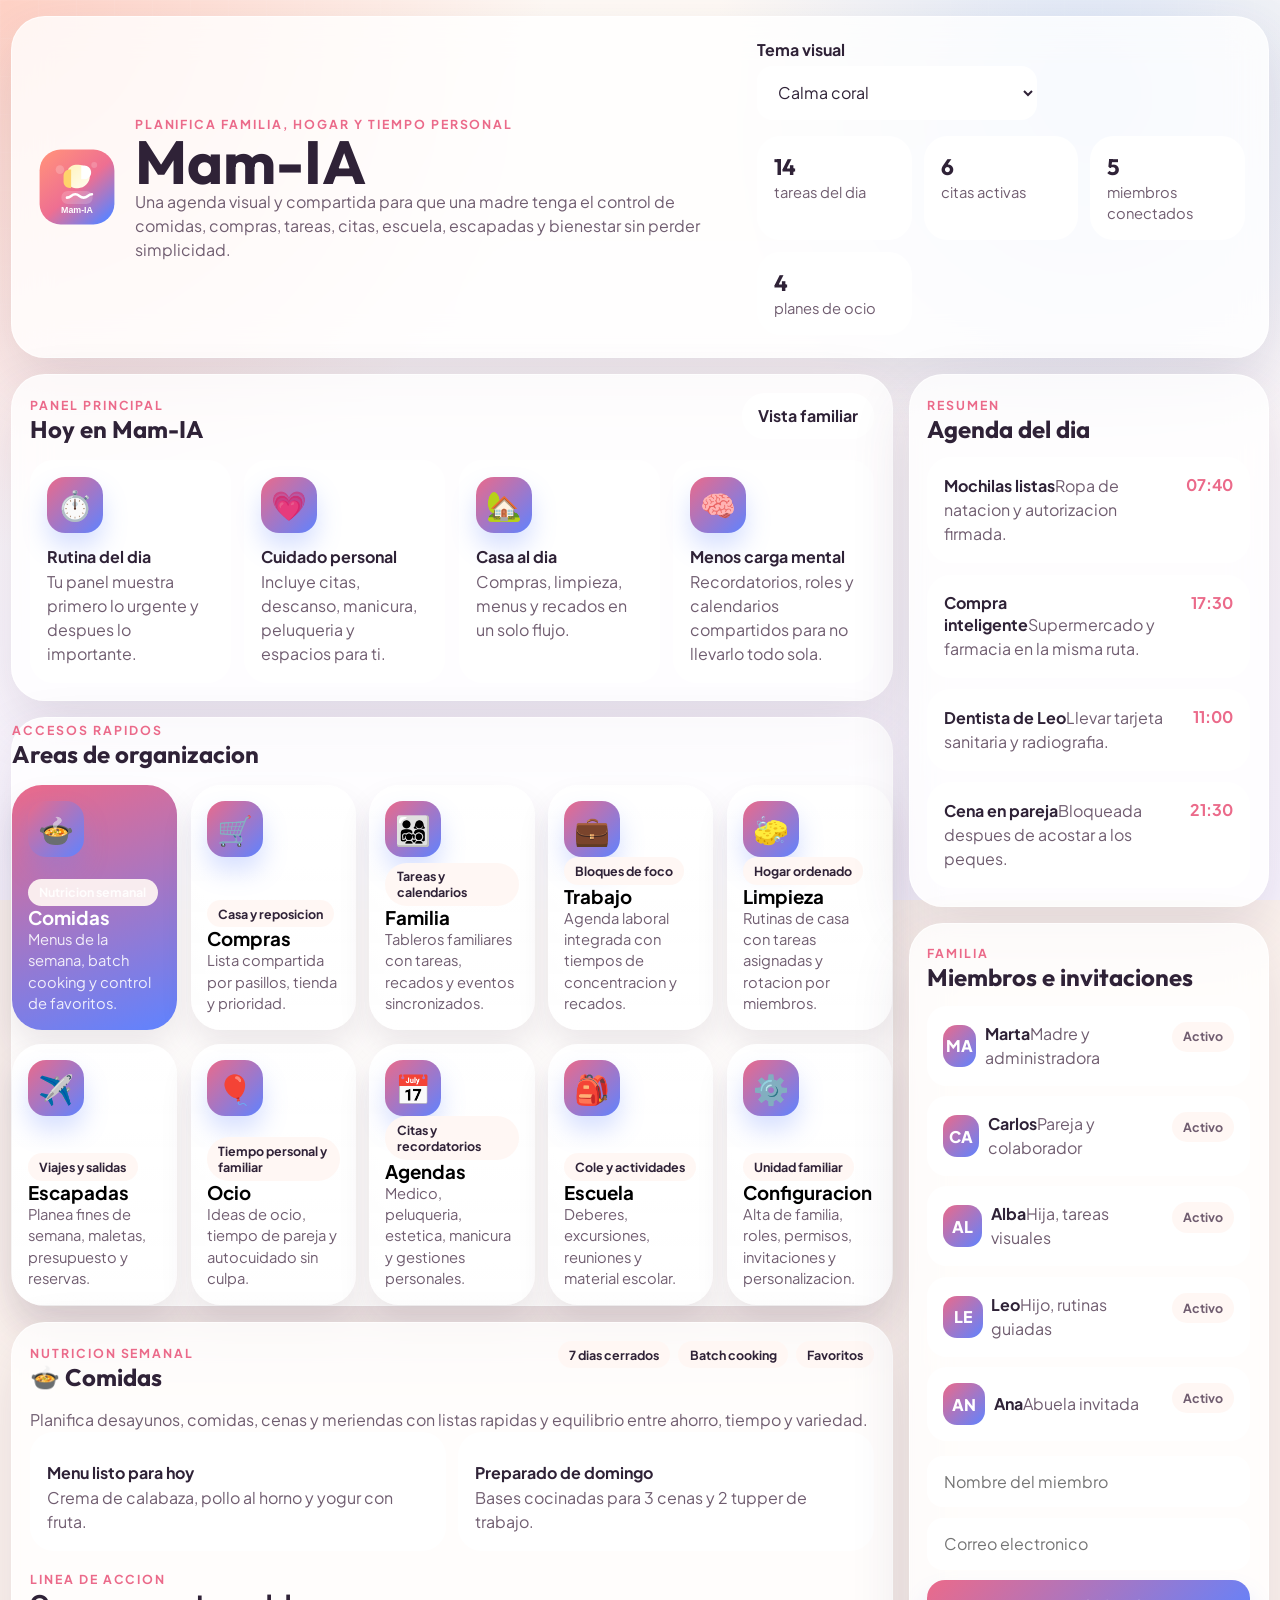
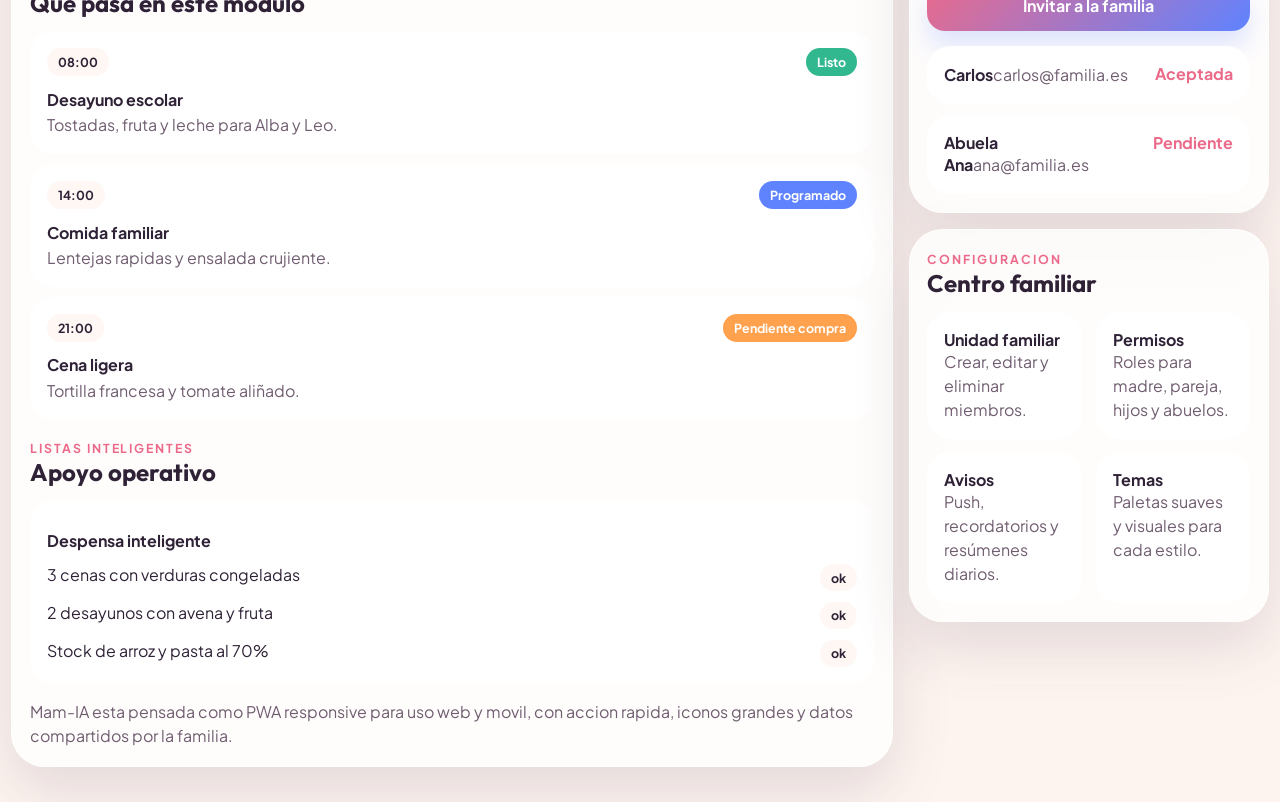
==== src/index.html @ 5754507c "Initial commit" ====
<!doctype html>
<html lang="es">
<head>
  <meta charset="UTF-8">
  <meta name="viewport" content="width=device-width, initial-scale=1.0">
  <meta name="theme-color" content="#eb6a8a">
  <meta name="description" content="Mam-IA: centro de organizacion familiar con agenda compartida, comidas, compras, limpieza, trabajo, escuela y bienestar.">
  <link rel="manifest" href="./manifest.webmanifest">
  <link rel="icon" type="image/svg+xml" href="./assets/mam-ia-logo.svg">
  <link rel="preconnect" href="https://fonts.googleapis.com">
  <link rel="preconnect" href="https://fonts.gstatic.com" crossorigin>
  <link href="https://fonts.googleapis.com/css2?family=Outfit:wght@400;500;700;800&family=Plus+Jakarta+Sans:wght@400;500;600;700&display=swap" rel="stylesheet">
  <title>Mam-IA | Centro de mando familiar</title>
  <link rel="stylesheet" href="./styles.css">
</head>
<body>
  <div class="app-bg"></div>
  <div id="app-shell">
    <header class="hero-shell glass-card">
      <div class="hero-brand">
        <img src="./assets/mam-ia-logo.svg" alt="Logo Mam-IA" class="hero-logo">
        <div class="hero-copy">
          <span class="eyebrow">Planifica familia, hogar y tiempo personal</span>
          <h1>Mam-IA</h1>
          <p>Una agenda visual y compartida para que una madre tenga el control de comidas, compras, tareas, citas, escuela, escapadas y bienestar sin perder simplicidad.</p>
        </div>
      </div>
      <div class="hero-actions">
        <div class="theme-picker-wrap">
          <label for="theme-picker">Tema visual</label>
          <select id="theme-picker" aria-label="Selecciona tema de color"></select>
        </div>
        <div class="hero-stats" id="hero-stats"></div>
      </div>
    </header>

    <main class="dashboard-layout">
      <section class="main-column">
        <section class="glass-card highlight-panel">
          <div class="section-heading">
            <div>
              <span class="eyebrow">Panel principal</span>
              <h2>Hoy en Mam-IA</h2>
            </div>
            <button id="family-mode-toggle" class="ghost-button" type="button">Vista familiar</button>
          </div>
          <div id="focus-cards" class="focus-cards"></div>
        </section>

        <section class="glass-card">
          <div class="section-heading">
            <div>
              <span class="eyebrow">Accesos rapidos</span>
              <h2>Areas de organizacion</h2>
            </div>
          </div>
          <nav id="module-grid" class="module-grid" aria-label="Modulos principales"></nav>
        </section>

        <section id="module-view" class="glass-card module-panel" aria-live="polite">
          <div class="section-heading">
            <div>
              <span id="module-kicker" class="eyebrow"></span>
              <h2 id="module-title"></h2>
            </div>
            <div id="module-meta" class="module-meta"></div>
          </div>
          <p id="module-description" class="section-description"></p>
          <div id="module-content" class="module-content"></div>
        </section>
      </section>

      <aside class="side-column">
        <section class="glass-card">
          <div class="section-heading compact">
            <div>
              <span class="eyebrow">Resumen</span>
              <h2>Agenda del dia</h2>
            </div>
          </div>
          <ul id="daily-summary" class="stack-list"></ul>
        </section>

        <section class="glass-card">
          <div class="section-heading compact">
            <div>
              <span class="eyebrow">Familia</span>
              <h2>Miembros e invitaciones</h2>
            </div>
          </div>
          <div id="family-members" class="family-members"></div>
          <form id="invite-form" class="invite-form">
            <input type="text" id="invite-name" placeholder="Nombre del miembro" required>
            <input type="email" id="invite-email" placeholder="Correo electronico" required>
            <button type="submit" class="primary-button">Invitar a la familia</button>
          </form>
          <ul id="invite-list" class="stack-list"></ul>
        </section>

        <section class="glass-card">
          <div class="section-heading compact">
            <div>
              <span class="eyebrow">Configuracion</span>
              <h2>Centro familiar</h2>
            </div>
          </div>
          <div id="settings-cards" class="settings-cards"></div>
        </section>
      </aside>
    </main>
  </div>

  <script src="./app.js"></script>
</body>
</html>
---- src/styles.css ----
:root {
  --bg: #fdf4ef;
  --bg-accent: radial-gradient(circle at top left, rgba(255, 176, 158, 0.55), transparent 35%), radial-gradient(circle at 85% 10%, rgba(129, 180, 255, 0.28), transparent 28%), linear-gradient(180deg, #fffaf5 0%, #f8f4ff 100%);
  --surface: rgba(255, 255, 255, 0.78);
  --surface-strong: rgba(255, 255, 255, 0.96);
  --surface-soft: rgba(255, 247, 243, 0.92);
  --text: #2f2237;
  --muted: #705d70;
  --primary: #eb6a8a;
  --secondary: #5f83ff;
  --accent: #ffa14d;
  --success: #32b88f;
  --outline: rgba(255, 255, 255, 0.65);
  --ring: rgba(235, 106, 138, 0.22);
  --shadow: 0 24px 60px rgba(73, 49, 83, 0.14);
  --radius-xl: 34px;
  --radius-lg: 24px;
  --radius-md: 18px;
}

[data-theme="brisa"] {
  --bg: #f4fbfb;
  --bg-accent: radial-gradient(circle at top left, rgba(97, 203, 183, 0.35), transparent 35%), radial-gradient(circle at 92% 5%, rgba(89, 139, 255, 0.32), transparent 24%), linear-gradient(180deg, #f6fffd 0%, #f4f8ff 100%);
  --surface-soft: rgba(240, 255, 251, 0.94);
  --text: #173746;
  --muted: #4e6d7b;
  --primary: #1ab89e;
  --secondary: #3f7fff;
  --accent: #ff9f5d;
  --ring: rgba(26, 184, 158, 0.22);
}

[data-theme="atardecer"] {
  --bg: #fff7ef;
  --bg-accent: radial-gradient(circle at top left, rgba(255, 156, 123, 0.48), transparent 35%), radial-gradient(circle at 88% 6%, rgba(255, 203, 117, 0.34), transparent 25%), linear-gradient(180deg, #fffaf4 0%, #fff1ea 100%);
  --surface-soft: rgba(255, 246, 236, 0.96);
  --text: #40232a;
  --muted: #86646a;
  --primary: #dc6b5f;
  --secondary: #f39c47;
  --accent: #60b997;
  --ring: rgba(220, 107, 95, 0.24);
}

[data-theme="noche-clara"] {
  --bg: #f2f4ff;
  --bg-accent: radial-gradient(circle at top left, rgba(156, 126, 255, 0.25), transparent 35%), radial-gradient(circle at 85% 8%, rgba(86, 166, 255, 0.26), transparent 28%), linear-gradient(180deg, #f7f8ff 0%, #eef4ff 100%);
  --surface-soft: rgba(243, 246, 255, 0.96);
  --text: #27314f;
  --muted: #617198;
  --primary: #7a6ff0;
  --secondary: #4aa7ff;
  --accent: #ffb14a;
  --ring: rgba(122, 111, 240, 0.24);
}

* { box-sizing: border-box; }
html { scroll-behavior: smooth; }
body {
  margin: 0;
  min-height: 100vh;
  font-family: "Plus Jakarta Sans", sans-serif;
  color: var(--text);
  background: var(--bg);
}
button, input, select { font: inherit; }
.app-bg {
  position: fixed;
  inset: 0;
  background: var(--bg-accent);
  z-index: -2;
}
body::after {
  content: "";
  position: fixed;
  inset: 0;
  background-image: linear-gradient(rgba(255, 255, 255, 0.28) 1px, transparent 1px), linear-gradient(90deg, rgba(255, 255, 255, 0.28) 1px, transparent 1px);
  background-size: 38px 38px;
  mask-image: linear-gradient(180deg, rgba(0, 0, 0, 0.22), transparent 90%);
  z-index: -1;
  pointer-events: none;
}
#app-shell {
  width: min(1380px, calc(100% - 1.4rem));
  margin: 1rem auto 2.2rem;
  display: grid;
  gap: 1rem;
}
.glass-card {
  background: var(--surface);
  border: 1px solid var(--outline);
  box-shadow: var(--shadow);
  backdrop-filter: blur(18px);
  border-radius: var(--radius-xl);
}
.hero-shell, .main-column, .side-column, .dashboard-layout, .hero-actions, .hero-brand, .focus-cards, .settings-cards, .module-content, .detail-grid, .mini-board, .family-members, .invite-form, .stack-list { display: grid; gap: 1rem; }
.hero-shell { padding: 1.2rem; }
.hero-logo { width: 84px; height: 84px; }
.hero-copy h1, .section-heading h2 { margin: 0; font-family: "Outfit", sans-serif; }
.hero-copy h1 { font-size: clamp(2rem, 6vw, 3.8rem); line-height: 0.95; }
.hero-copy p, .section-description, .focus-card p, .setting-card p, .family-member span, .summary-item span, .invite-item span, .detail-card p, .timeline-item p, .mini-board-card p, .footer-note { margin: 0; color: var(--muted); line-height: 1.5; }
.eyebrow {
  display: inline-flex;
  font-size: 0.77rem;
  text-transform: uppercase;
  letter-spacing: 0.16em;
  font-weight: 700;
  color: var(--primary);
}
.theme-picker-wrap { display: grid; gap: 0.35rem; max-width: 280px; }
.theme-picker-wrap label { font-weight: 700; }
select, input {
  border: 1px solid transparent;
  background: var(--surface-strong);
  color: var(--text);
  border-radius: 16px;
  padding: 0.9rem 1rem;
  outline: none;
}
select:focus, input:focus, button:focus-visible { box-shadow: 0 0 0 4px var(--ring); }
.hero-stats, .module-grid { display: grid; gap: 0.75rem; }
.hero-stats { grid-template-columns: repeat(auto-fit, minmax(130px, 1fr)); }
.module-grid { grid-template-columns: repeat(auto-fit, minmax(150px, 1fr)); gap: 0.85rem; }
.stat-chip, .setting-card, .focus-card, .summary-item, .invite-item, .detail-card, .timeline-item, .mini-board-card {
  background: var(--surface-strong);
  border-radius: var(--radius-lg);
  border: 1px solid rgba(255, 255, 255, 0.75);
}
.stat-chip, .focus-card, .detail-card, .timeline-item, .mini-board-card, .setting-card, .summary-item, .invite-item, .family-member { padding: 1rem; }
.stat-chip strong { display: block; font-family: "Outfit", sans-serif; font-size: 1.4rem; }
.stat-chip span { color: var(--muted); font-size: 0.92rem; }
.highlight-panel, .module-panel, .side-column .glass-card { padding: 1.1rem; }
.section-heading {
  display: flex;
  justify-content: space-between;
  align-items: start;
  gap: 1rem;
  margin-bottom: 1rem;
}
.section-heading.compact { margin-bottom: 0.85rem; }
.ghost-button, .primary-button, .module-btn {
  border: none;
  cursor: pointer;
  transition: transform 0.22s ease, box-shadow 0.22s ease, filter 0.22s ease;
}
.ghost-button {
  border-radius: 999px;
  padding: 0.78rem 1rem;
  background: var(--surface-strong);
  color: var(--text);
  font-weight: 700;
}
.primary-button {
  border-radius: 18px;
  background: linear-gradient(135deg, var(--primary), var(--secondary));
  color: #fff;
  padding: 0.95rem 1rem;
  font-weight: 700;
  box-shadow: 0 16px 26px rgba(95, 131, 255, 0.2);
}
.ghost-button:hover, .primary-button:hover, .module-btn:hover, .module-btn:focus-visible { transform: translateY(-2px); }
.focus-cards { grid-template-columns: repeat(auto-fit, minmax(180px, 1fr)); gap: 0.85rem; }
.focus-card .icon-badge, .module-btn .icon-badge {
  width: 56px;
  height: 56px;
  border-radius: 18px;
  display: grid;
  place-items: center;
  font-size: 1.8rem;
  color: #fff;
  background: linear-gradient(135deg, var(--primary), var(--secondary));
  box-shadow: 0 14px 24px rgba(95, 131, 255, 0.25);
}
.focus-card h3, .family-member strong, .summary-item strong, .invite-item strong, .detail-card h3, .timeline-item h3, .mini-board-card h3 {
  margin: 0.8rem 0 0.2rem;
  font-size: 1rem;
}
.module-btn {
  min-height: 168px;
  padding: 1rem;
  border-radius: 30px;
  background: linear-gradient(180deg, rgba(255, 255, 255, 0.92), rgba(255, 255, 255, 0.78));
  text-align: left;
  display: flex;
  flex-direction: column;
  justify-content: space-between;
  box-shadow: 0 18px 32px rgba(73, 49, 83, 0.1);
}
.module-btn.active { background: linear-gradient(160deg, var(--primary), var(--secondary)); color: #fff; }
.module-btn h3, .module-btn p { margin: 0; }
.module-btn p { color: var(--muted); line-height: 1.45; font-size: 0.92rem; }
.module-btn.active p, .module-btn.active .module-chip { color: rgba(255, 255, 255, 0.88); }
.module-chip, .module-meta span, .tag, .status-pill {
  display: inline-flex;
  align-items: center;
  border-radius: 999px;
  padding: 0.36rem 0.7rem;
  font-size: 0.78rem;
  font-weight: 700;
}
.module-chip, .module-meta span, .tag { background: var(--surface-soft); color: var(--text); }
.module-meta { display: flex; flex-wrap: wrap; gap: 0.5rem; }
.detail-grid { grid-template-columns: repeat(auto-fit, minmax(220px, 1fr)); gap: 0.8rem; }
.detail-card ul, .timeline-list, .mini-board-card ul {
  list-style: none;
  padding: 0;
  margin: 0.8rem 0 0;
  display: grid;
  gap: 0.65rem;
}
.detail-card li, .mini-board-card li {
  display: flex;
  justify-content: space-between;
  gap: 0.7rem;
  align-items: start;
}
.timeline-item-header, .summary-item, .invite-item, .family-member {
  display: flex;
  justify-content: space-between;
  align-items: start;
  gap: 0.8rem;
}
.stack-list { list-style: none; padding: 0; margin: 0; gap: 0.7rem; }
.summary-time, .invite-status { font-weight: 700; color: var(--primary); white-space: nowrap; }
.family-members { gap: 0.65rem; margin-bottom: 0.9rem; }
.family-member { background: var(--surface-strong); border-radius: 20px; }
.avatar-cluster { display: flex; align-items: center; gap: 0.55rem; }
.avatar {
  width: 42px;
  height: 42px;
  border-radius: 14px;
  display: grid;
  place-items: center;
  color: #fff;
  font-weight: 800;
  background: linear-gradient(135deg, var(--primary), var(--secondary));
}
.invite-form { gap: 0.65rem; margin-bottom: 0.9rem; }
.settings-cards { grid-template-columns: repeat(auto-fit, minmax(140px, 1fr)); gap: 0.85rem; }
.status-pill { color: #fff; }
.status-pill.success { background: var(--success); }
.status-pill.warning { background: var(--accent); }
.status-pill.info { background: var(--secondary); }
@media (min-width: 860px) {
  .hero-shell { grid-template-columns: 1.3fr 0.9fr; align-items: center; padding: 1.4rem; }
  .hero-brand { grid-template-columns: auto 1fr; align-items: center; }
}
@media (min-width: 1080px) {
  .dashboard-layout { grid-template-columns: minmax(0, 1.5fr) 360px; align-items: start; }
}
@media (max-width: 640px) {
  #app-shell { width: min(100% - 1rem, 100%); }
  .hero-shell, .highlight-panel, .module-panel, .side-column .glass-card { padding: 1rem; border-radius: 26px; }
  .module-grid { grid-template-columns: repeat(2, minmax(0, 1fr)); }
  .module-btn { min-height: 154px; }
  .section-heading { flex-direction: column; }
}
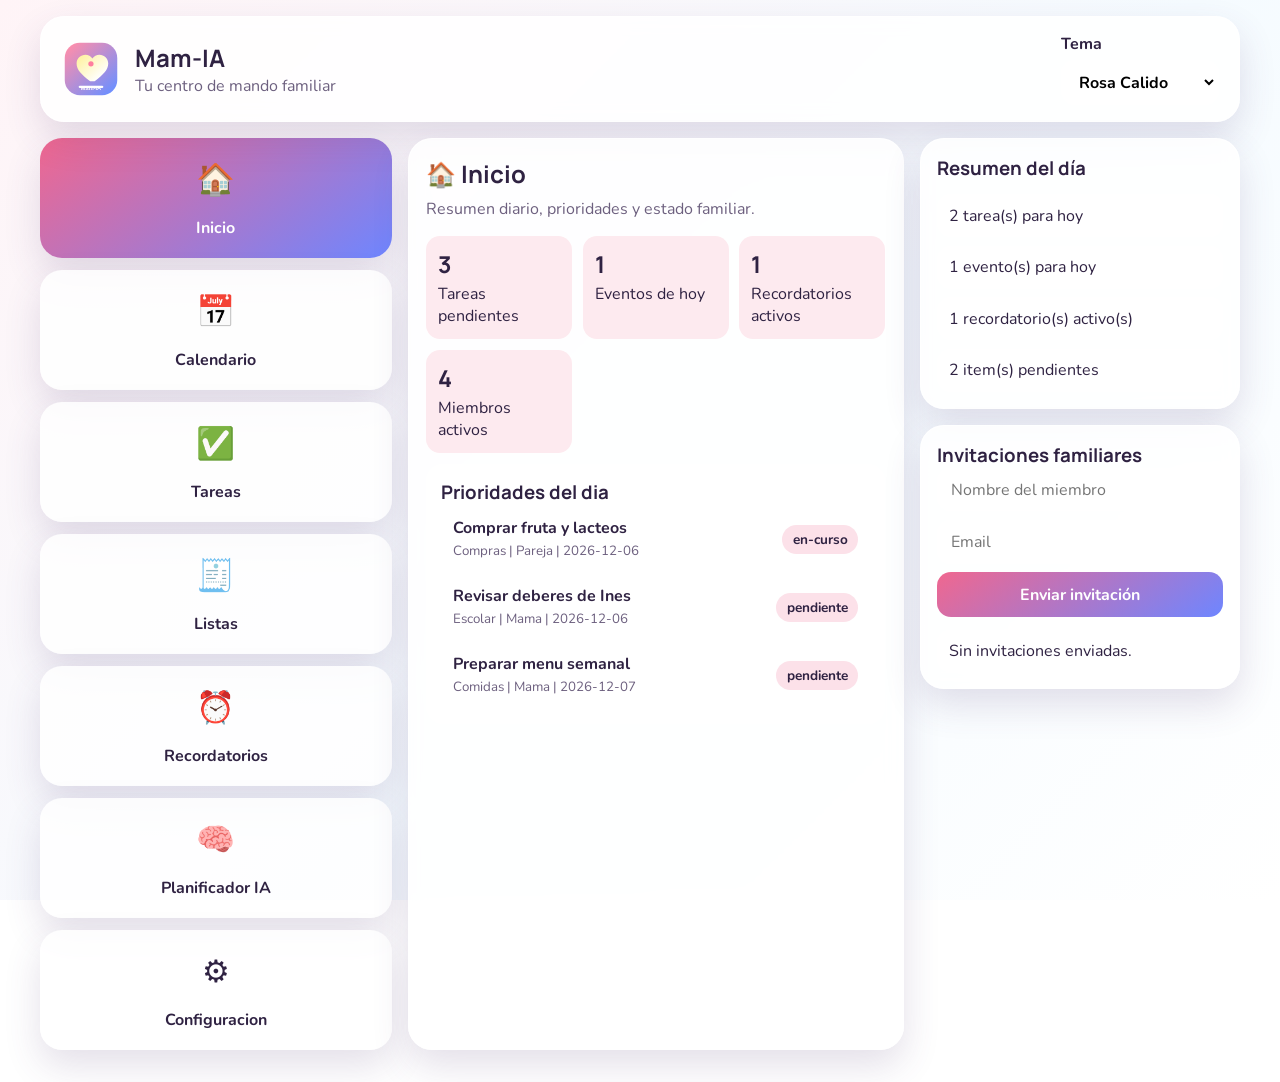
==== commit f72ccb80: "First release" ====
--- a/src/index.html
+++ b/src/index.html
@@ -3,111 +3,57 @@
 <head>
   <meta charset="UTF-8">
   <meta name="viewport" content="width=device-width, initial-scale=1.0">
-  <meta name="theme-color" content="#eb6a8a">
-  <meta name="description" content="Mam-IA: centro de organizacion familiar con agenda compartida, comidas, compras, limpieza, trabajo, escuela y bienestar.">
+  <meta name="theme-color" content="#f0678f">
+  <meta name="description" content="Mam-IA: organización integral familiar para madres con agenda compartida y planificación inteligente.">
   <link rel="manifest" href="./manifest.webmanifest">
   <link rel="icon" type="image/svg+xml" href="./assets/mam-ia-logo.svg">
   <link rel="preconnect" href="https://fonts.googleapis.com">
   <link rel="preconnect" href="https://fonts.gstatic.com" crossorigin>
-  <link href="https://fonts.googleapis.com/css2?family=Outfit:wght@400;500;700;800&family=Plus+Jakarta+Sans:wght@400;500;600;700&display=swap" rel="stylesheet">
-  <title>Mam-IA | Centro de mando familiar</title>
+  <link href="https://fonts.googleapis.com/css2?family=Manrope:wght@500;700;800&family=Nunito:wght@400;600;700&display=swap" rel="stylesheet">
+  <title>Mam-IA | Organización Familiar</title>
   <link rel="stylesheet" href="./styles.css">
 </head>
 <body>
-  <div class="app-bg"></div>
   <div id="app-shell">
-    <header class="hero-shell glass-card">
-      <div class="hero-brand">
-        <img src="./assets/mam-ia-logo.svg" alt="Logo Mam-IA" class="hero-logo">
-        <div class="hero-copy">
-          <span class="eyebrow">Planifica familia, hogar y tiempo personal</span>
+    <header class="top-bar card">
+      <div class="brand">
+        <img src="./assets/mam-ia-logo.svg" alt="Logo Mam-IA" class="logo">
+        <div>
           <h1>Mam-IA</h1>
-          <p>Una agenda visual y compartida para que una madre tenga el control de comidas, compras, tareas, citas, escuela, escapadas y bienestar sin perder simplicidad.</p>
+          <p>Tu centro de mando familiar</p>
         </div>
       </div>
-      <div class="hero-actions">
-        <div class="theme-picker-wrap">
-          <label for="theme-picker">Tema visual</label>
-          <select id="theme-picker" aria-label="Selecciona tema de color"></select>
-        </div>
-        <div class="hero-stats" id="hero-stats"></div>
+      <div class="theme-tools">
+        <label for="theme-picker">Tema</label>
+        <select id="theme-picker" aria-label="Selecciona tema de color"></select>
       </div>
     </header>
 
-    <main class="dashboard-layout">
-      <section class="main-column">
-        <section class="glass-card highlight-panel">
-          <div class="section-heading">
-            <div>
-              <span class="eyebrow">Panel principal</span>
-              <h2>Hoy en Mam-IA</h2>
-            </div>
-            <button id="family-mode-toggle" class="ghost-button" type="button">Vista familiar</button>
-          </div>
-          <div id="focus-cards" class="focus-cards"></div>
-        </section>
+    <main class="layout">
+      <nav id="module-grid" class="module-grid" aria-label="Módulos principales"></nav>
 
-        <section class="glass-card">
-          <div class="section-heading">
-            <div>
-              <span class="eyebrow">Accesos rapidos</span>
-              <h2>Areas de organizacion</h2>
-            </div>
-          </div>
-          <nav id="module-grid" class="module-grid" aria-label="Modulos principales"></nav>
-        </section>
+      <section id="module-view" class="module-view card" aria-live="polite">
+        <h2 id="module-title"></h2>
+        <p id="module-description"></p>
+        <div id="module-content" class="module-content"></div>
+      </section>
+    </main>
 
-        <section id="module-view" class="glass-card module-panel" aria-live="polite">
-          <div class="section-heading">
-            <div>
-              <span id="module-kicker" class="eyebrow"></span>
-              <h2 id="module-title"></h2>
-            </div>
-            <div id="module-meta" class="module-meta"></div>
-          </div>
-          <p id="module-description" class="section-description"></p>
-          <div id="module-content" class="module-content"></div>
-        </section>
+    <aside class="quick-panels">
+      <section class="card panel">
+        <h3>Resumen del día</h3>
+        <ul id="daily-summary" class="summary-list"></ul>
       </section>
-
-      <aside class="side-column">
-        <section class="glass-card">
-          <div class="section-heading compact">
-            <div>
-              <span class="eyebrow">Resumen</span>
-              <h2>Agenda del dia</h2>
-            </div>
-          </div>
-          <ul id="daily-summary" class="stack-list"></ul>
-        </section>
-
-        <section class="glass-card">
-          <div class="section-heading compact">
-            <div>
-              <span class="eyebrow">Familia</span>
-              <h2>Miembros e invitaciones</h2>
-            </div>
-          </div>
-          <div id="family-members" class="family-members"></div>
-          <form id="invite-form" class="invite-form">
-            <input type="text" id="invite-name" placeholder="Nombre del miembro" required>
-            <input type="email" id="invite-email" placeholder="Correo electronico" required>
-            <button type="submit" class="primary-button">Invitar a la familia</button>
-          </form>
-          <ul id="invite-list" class="stack-list"></ul>
-        </section>
-
-        <section class="glass-card">
-          <div class="section-heading compact">
-            <div>
-              <span class="eyebrow">Configuracion</span>
-              <h2>Centro familiar</h2>
-            </div>
-          </div>
-          <div id="settings-cards" class="settings-cards"></div>
-        </section>
-      </aside>
-    </main>
+      <section class="card panel">
+        <h3>Invitaciones familiares</h3>
+        <form id="invite-form" class="invite-form">
+          <input type="text" id="invite-name" placeholder="Nombre del miembro" required>
+          <input type="email" id="invite-email" placeholder="Email" required>
+          <button type="submit" class="btn-primary">Enviar invitación</button>
+        </form>
+        <ul id="invite-list" class="invite-list"></ul>
+      </section>
+    </aside>
   </div>
 
   <script src="./app.js"></script>
--- a/src/styles.css
+++ b/src/styles.css
@@ -1,257 +1,585 @@
 :root {
-  --bg: #fdf4ef;
-  --bg-accent: radial-gradient(circle at top left, rgba(255, 176, 158, 0.55), transparent 35%), radial-gradient(circle at 85% 10%, rgba(129, 180, 255, 0.28), transparent 28%), linear-gradient(180deg, #fffaf5 0%, #f8f4ff 100%);
-  --surface: rgba(255, 255, 255, 0.78);
-  --surface-strong: rgba(255, 255, 255, 0.96);
-  --surface-soft: rgba(255, 247, 243, 0.92);
-  --text: #2f2237;
-  --muted: #705d70;
-  --primary: #eb6a8a;
-  --secondary: #5f83ff;
-  --accent: #ffa14d;
-  --success: #32b88f;
-  --outline: rgba(255, 255, 255, 0.65);
-  --ring: rgba(235, 106, 138, 0.22);
-  --shadow: 0 24px 60px rgba(73, 49, 83, 0.14);
-  --radius-xl: 34px;
-  --radius-lg: 24px;
-  --radius-md: 18px;
-}
-
-[data-theme="brisa"] {
-  --bg: #f4fbfb;
-  --bg-accent: radial-gradient(circle at top left, rgba(97, 203, 183, 0.35), transparent 35%), radial-gradient(circle at 92% 5%, rgba(89, 139, 255, 0.32), transparent 24%), linear-gradient(180deg, #f6fffd 0%, #f4f8ff 100%);
-  --surface-soft: rgba(240, 255, 251, 0.94);
-  --text: #173746;
-  --muted: #4e6d7b;
-  --primary: #1ab89e;
-  --secondary: #3f7fff;
-  --accent: #ff9f5d;
-  --ring: rgba(26, 184, 158, 0.22);
-}
-
-[data-theme="atardecer"] {
-  --bg: #fff7ef;
-  --bg-accent: radial-gradient(circle at top left, rgba(255, 156, 123, 0.48), transparent 35%), radial-gradient(circle at 88% 6%, rgba(255, 203, 117, 0.34), transparent 25%), linear-gradient(180deg, #fffaf4 0%, #fff1ea 100%);
-  --surface-soft: rgba(255, 246, 236, 0.96);
-  --text: #40232a;
-  --muted: #86646a;
-  --primary: #dc6b5f;
-  --secondary: #f39c47;
-  --accent: #60b997;
-  --ring: rgba(220, 107, 95, 0.24);
-}
-
-[data-theme="noche-clara"] {
-  --bg: #f2f4ff;
-  --bg-accent: radial-gradient(circle at top left, rgba(156, 126, 255, 0.25), transparent 35%), radial-gradient(circle at 85% 8%, rgba(86, 166, 255, 0.26), transparent 28%), linear-gradient(180deg, #f7f8ff 0%, #eef4ff 100%);
-  --surface-soft: rgba(243, 246, 255, 0.96);
-  --text: #27314f;
-  --muted: #617198;
-  --primary: #7a6ff0;
-  --secondary: #4aa7ff;
-  --accent: #ffb14a;
-  --ring: rgba(122, 111, 240, 0.24);
-}
-
-* { box-sizing: border-box; }
-html { scroll-behavior: smooth; }
+  --bg: linear-gradient(135deg, #fff4f7 0%, #f5fbff 55%, #ffffff 100%);
+  --surface: rgba(255, 255, 255, 0.86);
+  --surface-strong: #ffffff;
+  --text: #2f2242;
+  --muted: #6d607f;
+  --primary: #f0678f;
+  --secondary: #6e86ff;
+  --accent: #34c3af;
+  --ring: rgba(240, 103, 143, 0.25);
+  --shadow: 0 16px 36px rgba(84, 60, 120, 0.16);
+  --radius: 24px;
+}
+
+[data-theme="lavanda"] {
+  --bg: linear-gradient(145deg, #faf7ff 0%, #f2f6ff 50%, #ffffff 100%);
+  --text: #2e2651;
+  --muted: #695d93;
+  --primary: #9671ff;
+  --secondary: #47a8ff;
+  --accent: #4ac3b8;
+  --ring: rgba(150, 113, 255, 0.25);
+}
+
+[data-theme="aurora"] {
+  --bg: radial-gradient(circle at 10% 5%, #f2fffc 0%, #eff6ff 48%, #ffffff 100%);
+  --text: #17324d;
+  --muted: #44627d;
+  --primary: #12b8a0;
+  --secondary: #3d8bff;
+  --accent: #fb8f51;
+  --ring: rgba(18, 184, 160, 0.22);
+}
+
+[data-theme="terracota"] {
+  --bg: linear-gradient(150deg, #fff7f2 0%, #fffdf8 48%, #ffffff 100%);
+  --text: #422630;
+  --muted: #86626c;
+  --primary: #e27055;
+  --secondary: #e2a455;
+  --accent: #5bbd8f;
+  --ring: rgba(226, 112, 85, 0.26);
+}
+
+* {
+  box-sizing: border-box;
+}
+
 body {
   margin: 0;
   min-height: 100vh;
-  font-family: "Plus Jakarta Sans", sans-serif;
+  font-family: "Nunito", sans-serif;
   color: var(--text);
   background: var(--bg);
-}
-button, input, select { font: inherit; }
-.app-bg {
-  position: fixed;
-  inset: 0;
-  background: var(--bg-accent);
-  z-index: -2;
-}
-body::after {
-  content: "";
-  position: fixed;
-  inset: 0;
-  background-image: linear-gradient(rgba(255, 255, 255, 0.28) 1px, transparent 1px), linear-gradient(90deg, rgba(255, 255, 255, 0.28) 1px, transparent 1px);
-  background-size: 38px 38px;
-  mask-image: linear-gradient(180deg, rgba(0, 0, 0, 0.22), transparent 90%);
-  z-index: -1;
-  pointer-events: none;
-}
+  background-attachment: fixed;
+}
+
 #app-shell {
-  width: min(1380px, calc(100% - 1.4rem));
-  margin: 1rem auto 2.2rem;
-  display: grid;
+  width: min(1200px, 100% - 2rem);
+  margin: 1rem auto 2rem;
+  display: grid;
+  grid-template-columns: 1fr;
   gap: 1rem;
 }
-.glass-card {
+
+.card {
   background: var(--surface);
-  border: 1px solid var(--outline);
+  border: 1px solid rgba(255, 255, 255, 0.65);
+  border-radius: var(--radius);
   box-shadow: var(--shadow);
-  backdrop-filter: blur(18px);
-  border-radius: var(--radius-xl);
-}
-.hero-shell, .main-column, .side-column, .dashboard-layout, .hero-actions, .hero-brand, .focus-cards, .settings-cards, .module-content, .detail-grid, .mini-board, .family-members, .invite-form, .stack-list { display: grid; gap: 1rem; }
-.hero-shell { padding: 1.2rem; }
-.hero-logo { width: 84px; height: 84px; }
-.hero-copy h1, .section-heading h2 { margin: 0; font-family: "Outfit", sans-serif; }
-.hero-copy h1 { font-size: clamp(2rem, 6vw, 3.8rem); line-height: 0.95; }
-.hero-copy p, .section-description, .focus-card p, .setting-card p, .family-member span, .summary-item span, .invite-item span, .detail-card p, .timeline-item p, .mini-board-card p, .footer-note { margin: 0; color: var(--muted); line-height: 1.5; }
-.eyebrow {
-  display: inline-flex;
-  font-size: 0.77rem;
-  text-transform: uppercase;
-  letter-spacing: 0.16em;
-  font-weight: 700;
-  color: var(--primary);
-}
-.theme-picker-wrap { display: grid; gap: 0.35rem; max-width: 280px; }
-.theme-picker-wrap label { font-weight: 700; }
-select, input {
-  border: 1px solid transparent;
+  backdrop-filter: blur(8px);
+}
+
+.top-bar {
+  display: flex;
+  justify-content: space-between;
+  align-items: center;
+  padding: 1rem 1.25rem;
+  gap: 1rem;
+}
+
+.brand {
+  display: flex;
+  gap: 0.85rem;
+  align-items: center;
+}
+
+.logo {
+  width: 60px;
+  height: 60px;
+}
+
+h1,
+h2,
+h3 {
+  margin: 0;
+  font-family: "Manrope", sans-serif;
+}
+
+h1 {
+  font-size: 1.5rem;
+}
+
+.brand p {
+  margin: 0.1rem 0 0;
+  color: var(--muted);
+}
+
+.theme-tools {
+  display: grid;
+  gap: 0.3rem;
+  font-weight: 700;
+}
+
+select,
+input,
+button {
+  font: inherit;
+}
+
+select,
+input {
+  border: 2px solid transparent;
+  background: var(--surface-strong);
+  border-radius: 14px;
+  padding: 0.55rem 0.75rem;
+  outline: none;
+}
+
+select:focus,
+input:focus {
+  border-color: var(--primary);
+  box-shadow: 0 0 0 4px var(--ring);
+}
+
+.layout {
+  display: grid;
+  gap: 1rem;
+  grid-template-columns: 1fr;
+}
+
+.module-grid {
+  display: grid;
+  grid-template-columns: repeat(auto-fit, minmax(170px, 1fr));
+  gap: 0.75rem;
+}
+
+.module-btn {
+  border: none;
+  border-radius: 22px;
+  background: var(--surface);
+  box-shadow: var(--shadow);
+  color: var(--text);
+  padding: 1rem 0.8rem;
+  text-align: center;
+  cursor: pointer;
+  min-height: 120px;
+  display: grid;
+  place-items: center;
+  gap: 0.5rem;
+  transition: transform 0.2s ease, box-shadow 0.2s ease, background-color 0.2s ease;
+}
+
+.module-btn:hover,
+.module-btn:focus-visible {
+  transform: translateY(-2px);
+  box-shadow: 0 14px 28px rgba(35, 28, 59, 0.16);
+}
+
+.module-btn.active {
+  background: linear-gradient(145deg, var(--primary), var(--secondary));
+  color: #ffffff;
+}
+
+.module-btn span:first-child {
+  font-size: 1.95rem;
+}
+
+.module-btn span:last-child {
+  font-weight: 700;
+}
+
+.module-view {
+  padding: 1.1rem;
+}
+
+#module-description {
+  color: var(--muted);
+  margin-top: 0.5rem;
+  margin-bottom: 1rem;
+}
+
+.module-content {
+  display: grid;
+  gap: 0.7rem;
+}
+
+.config-grid {
+  display: grid;
+  gap: 0.7rem;
+}
+
+.task-row {
+  display: flex;
+  justify-content: space-between;
+  gap: 0.6rem;
+  align-items: center;
+  padding: 0.75rem;
+  background: var(--surface-strong);
+  border-radius: 14px;
+}
+
+.task-row small {
+  color: var(--muted);
+}
+
+.pill {
+  padding: 0.32rem 0.65rem;
+  border-radius: 999px;
+  font-size: 0.85rem;
+  background: color-mix(in srgb, var(--primary) 20%, #fff 80%);
+  color: var(--text);
+  font-weight: 700;
+}
+
+.quick-panels {
+  display: grid;
+  grid-template-columns: 1fr;
+  gap: 1rem;
+}
+
+.panel {
+  padding: 1rem;
+}
+
+.summary-list,
+.invite-list {
+  list-style: none;
+  margin: 0.8rem 0 0;
+  padding: 0;
+  display: grid;
+  gap: 0.55rem;
+}
+
+.summary-list li,
+.invite-list li {
+  background: var(--surface-strong);
+  border-radius: 14px;
+  padding: 0.65rem 0.75rem;
+}
+
+.invite-form {
+  display: grid;
+  gap: 0.55rem;
+}
+
+.config-card {
+  margin-top: 0.3rem;
+  background: var(--surface-strong);
+  border-radius: 18px;
+  padding: 0.9rem;
+}
+
+.stack-form {
+  display: grid;
+  gap: 0.65rem;
+}
+
+.stack-form label {
+  display: grid;
+  gap: 0.3rem;
+  font-weight: 700;
+}
+
+.inline-check {
+  grid-template-columns: auto 1fr;
+  align-items: center;
+}
+
+.inline-check input {
+  width: 18px;
+  height: 18px;
+  margin: 0 0.5rem 0 0;
+}
+
+.member-list {
+  margin-top: 0.8rem;
+  display: flex;
+  flex-wrap: wrap;
+  gap: 0.45rem;
+}
+
+.member-chip {
+  background: color-mix(in srgb, var(--primary) 20%, #fff 80%);
+  border-radius: 999px;
+  padding: 0.4rem 0.65rem;
+  font-weight: 700;
+}
+
+.member-chip small {
+  color: var(--muted);
+}
+
+.btn-primary {
+  border: none;
+  border-radius: 14px;
+  background: linear-gradient(145deg, var(--primary), var(--secondary));
+  color: #ffffff;
+  padding: 0.7rem;
+  font-weight: 700;
+  cursor: pointer;
+}
+
+.btn-primary:hover {
+  filter: brightness(1.04);
+}
+
+.btn-secondary {
+  border: 1px solid color-mix(in srgb, var(--primary) 45%, #fff 55%);
+  border-radius: 14px;
   background: var(--surface-strong);
   color: var(--text);
+  padding: 0.7rem;
+  font-weight: 700;
+  cursor: pointer;
+}
+
+.muted {
+  color: var(--muted);
+}
+
+.section-card {
+  padding: 0.95rem;
+  border-radius: 18px;
+  background: var(--surface-strong);
+}
+
+.stat-grid {
+  display: grid;
+  grid-template-columns: repeat(auto-fit, minmax(130px, 1fr));
+  gap: 0.65rem;
+}
+
+.mini-card {
+  border-radius: 14px;
+  padding: 0.75rem;
+  background: color-mix(in srgb, var(--primary) 14%, #fff 86%);
+}
+
+.mini-card h3 {
+  font-size: 1.45rem;
+}
+
+.mini-card p {
+  margin: 0.2rem 0 0;
+}
+
+.grid-form {
+  display: grid;
+  gap: 0.55rem;
+  grid-template-columns: repeat(auto-fit, minmax(170px, 1fr));
+}
+
+.grid-form.compact {
+  grid-template-columns: repeat(auto-fit, minmax(130px, 1fr));
+}
+
+.calendar-tools {
+  display: grid;
+  gap: 0.75rem;
+}
+
+.segmented {
+  display: inline-flex;
+  border-radius: 999px;
+  background: color-mix(in srgb, var(--secondary) 12%, #fff 88%);
+  padding: 0.2rem;
+  gap: 0.2rem;
+}
+
+.segmented button {
+  border: none;
+  border-radius: 999px;
+  padding: 0.45rem 0.85rem;
+  background: transparent;
+  cursor: pointer;
+  font-weight: 700;
+}
+
+.segmented button.active {
+  background: #fff;
+}
+
+.calendar-nav {
+  display: flex;
+  align-items: center;
+  justify-content: space-between;
+  gap: 0.5rem;
+}
+
+.calendar-nav button {
+  border: none;
+  border-radius: 12px;
+  background: color-mix(in srgb, var(--primary) 16%, #fff 84%);
+  padding: 0.45rem 0.8rem;
+  cursor: pointer;
+}
+
+.year-grid {
+  display: grid;
+  grid-template-columns: repeat(auto-fit, minmax(120px, 1fr));
+  gap: 0.55rem;
+}
+
+.year-cell {
+  background: #fff;
+  border-radius: 12px;
+  padding: 0.65rem;
+  display: grid;
+  gap: 0.2rem;
+}
+
+.month-grid {
+  display: grid;
+  grid-template-columns: repeat(7, minmax(0, 1fr));
+  gap: 0.35rem;
+}
+
+.month-day {
+  min-height: 66px;
+  border-radius: 10px;
+  padding: 0.4rem;
+  background: #fff;
+  display: grid;
+  align-content: space-between;
+}
+
+.month-day.empty {
+  background: transparent;
+}
+
+.month-day small {
+  color: var(--muted);
+}
+
+.week-grid {
+  display: grid;
+  grid-template-columns: repeat(auto-fit, minmax(140px, 1fr));
+  gap: 0.55rem;
+}
+
+.week-day {
+  background: #fff;
+  border-radius: 12px;
+  padding: 0.6rem;
+}
+
+.week-day p {
+  margin: 0.35rem 0 0;
+}
+
+.kanban {
+  display: grid;
+  gap: 0.65rem;
+  grid-template-columns: repeat(auto-fit, minmax(220px, 1fr));
+}
+
+.kanban-col {
   border-radius: 16px;
-  padding: 0.9rem 1rem;
-  outline: none;
-}
-select:focus, input:focus, button:focus-visible { box-shadow: 0 0 0 4px var(--ring); }
-.hero-stats, .module-grid { display: grid; gap: 0.75rem; }
-.hero-stats { grid-template-columns: repeat(auto-fit, minmax(130px, 1fr)); }
-.module-grid { grid-template-columns: repeat(auto-fit, minmax(150px, 1fr)); gap: 0.85rem; }
-.stat-chip, .setting-card, .focus-card, .summary-item, .invite-item, .detail-card, .timeline-item, .mini-board-card {
-  background: var(--surface-strong);
-  border-radius: var(--radius-lg);
-  border: 1px solid rgba(255, 255, 255, 0.75);
-}
-.stat-chip, .focus-card, .detail-card, .timeline-item, .mini-board-card, .setting-card, .summary-item, .invite-item, .family-member { padding: 1rem; }
-.stat-chip strong { display: block; font-family: "Outfit", sans-serif; font-size: 1.4rem; }
-.stat-chip span { color: var(--muted); font-size: 0.92rem; }
-.highlight-panel, .module-panel, .side-column .glass-card { padding: 1.1rem; }
-.section-heading {
-  display: flex;
-  justify-content: space-between;
-  align-items: start;
-  gap: 1rem;
-  margin-bottom: 1rem;
-}
-.section-heading.compact { margin-bottom: 0.85rem; }
-.ghost-button, .primary-button, .module-btn {
-  border: none;
-  cursor: pointer;
-  transition: transform 0.22s ease, box-shadow 0.22s ease, filter 0.22s ease;
-}
-.ghost-button {
+  padding: 0.75rem;
+  background: color-mix(in srgb, var(--secondary) 10%, #fff 90%);
+}
+
+.kanban-item {
+  border-radius: 12px;
+  padding: 0.6rem;
+  margin-top: 0.5rem;
+  background: #fff;
+  display: grid;
+  gap: 0.3rem;
+}
+
+.kanban-item small {
+  color: var(--muted);
+}
+
+.task-actions,
+.inline-actions {
+  display: inline-flex;
+  gap: 0.35rem;
+}
+
+.task-actions button,
+.inline-actions button {
+  border: none;
+  border-radius: 10px;
+  padding: 0.38rem 0.55rem;
+  background: color-mix(in srgb, var(--primary) 16%, #fff 84%);
+  cursor: pointer;
+}
+
+.chip-row {
+  display: flex;
+  flex-wrap: wrap;
+  gap: 0.4rem;
+  margin-top: 0.55rem;
+}
+
+.chip {
+  border: none;
   border-radius: 999px;
-  padding: 0.78rem 1rem;
-  background: var(--surface-strong);
-  color: var(--text);
-  font-weight: 700;
-}
-.primary-button {
-  border-radius: 18px;
-  background: linear-gradient(135deg, var(--primary), var(--secondary));
+  padding: 0.38rem 0.7rem;
+  background: color-mix(in srgb, var(--accent) 18%, #fff 82%);
+  cursor: pointer;
+  font-weight: 700;
+}
+
+.chip.active {
+  background: linear-gradient(145deg, var(--primary), var(--secondary));
   color: #fff;
-  padding: 0.95rem 1rem;
-  font-weight: 700;
-  box-shadow: 0 16px 26px rgba(95, 131, 255, 0.2);
-}
-.ghost-button:hover, .primary-button:hover, .module-btn:hover, .module-btn:focus-visible { transform: translateY(-2px); }
-.focus-cards { grid-template-columns: repeat(auto-fit, minmax(180px, 1fr)); gap: 0.85rem; }
-.focus-card .icon-badge, .module-btn .icon-badge {
-  width: 56px;
-  height: 56px;
-  border-radius: 18px;
-  display: grid;
-  place-items: center;
-  font-size: 1.8rem;
-  color: #fff;
-  background: linear-gradient(135deg, var(--primary), var(--secondary));
-  box-shadow: 0 14px 24px rgba(95, 131, 255, 0.25);
-}
-.focus-card h3, .family-member strong, .summary-item strong, .invite-item strong, .detail-card h3, .timeline-item h3, .mini-board-card h3 {
-  margin: 0.8rem 0 0.2rem;
-  font-size: 1rem;
-}
-.module-btn {
-  min-height: 168px;
-  padding: 1rem;
-  border-radius: 30px;
-  background: linear-gradient(180deg, rgba(255, 255, 255, 0.92), rgba(255, 255, 255, 0.78));
-  text-align: left;
-  display: flex;
-  flex-direction: column;
-  justify-content: space-between;
-  box-shadow: 0 18px 32px rgba(73, 49, 83, 0.1);
-}
-.module-btn.active { background: linear-gradient(160deg, var(--primary), var(--secondary)); color: #fff; }
-.module-btn h3, .module-btn p { margin: 0; }
-.module-btn p { color: var(--muted); line-height: 1.45; font-size: 0.92rem; }
-.module-btn.active p, .module-btn.active .module-chip { color: rgba(255, 255, 255, 0.88); }
-.module-chip, .module-meta span, .tag, .status-pill {
-  display: inline-flex;
+}
+
+.checklist {
+  margin-top: 0.6rem;
+  display: grid;
+  gap: 0.45rem;
+}
+
+.check-row {
+  display: flex;
   align-items: center;
+  gap: 0.55rem;
+  background: #fff;
+  border-radius: 10px;
+  padding: 0.5rem;
+}
+
+.done {
+  text-decoration: line-through;
+  opacity: 0.65;
+}
+
+.check-row small {
+  color: var(--muted);
+}
+
+.chip-close {
+  margin-left: 0.35rem;
+  border: none;
   border-radius: 999px;
-  padding: 0.36rem 0.7rem;
-  font-size: 0.78rem;
-  font-weight: 700;
-}
-.module-chip, .module-meta span, .tag { background: var(--surface-soft); color: var(--text); }
-.module-meta { display: flex; flex-wrap: wrap; gap: 0.5rem; }
-.detail-grid { grid-template-columns: repeat(auto-fit, minmax(220px, 1fr)); gap: 0.8rem; }
-.detail-card ul, .timeline-list, .mini-board-card ul {
-  list-style: none;
-  padding: 0;
-  margin: 0.8rem 0 0;
-  display: grid;
+  width: 20px;
+  height: 20px;
+  cursor: pointer;
+}
+
+.suggestion-grid {
+  display: grid;
+  grid-template-columns: repeat(auto-fit, minmax(210px, 1fr));
   gap: 0.65rem;
 }
-.detail-card li, .mini-board-card li {
-  display: flex;
-  justify-content: space-between;
-  gap: 0.7rem;
-  align-items: start;
-}
-.timeline-item-header, .summary-item, .invite-item, .family-member {
-  display: flex;
-  justify-content: space-between;
-  align-items: start;
-  gap: 0.8rem;
-}
-.stack-list { list-style: none; padding: 0; margin: 0; gap: 0.7rem; }
-.summary-time, .invite-status { font-weight: 700; color: var(--primary); white-space: nowrap; }
-.family-members { gap: 0.65rem; margin-bottom: 0.9rem; }
-.family-member { background: var(--surface-strong); border-radius: 20px; }
-.avatar-cluster { display: flex; align-items: center; gap: 0.55rem; }
-.avatar {
-  width: 42px;
-  height: 42px;
-  border-radius: 14px;
-  display: grid;
-  place-items: center;
-  color: #fff;
-  font-weight: 800;
-  background: linear-gradient(135deg, var(--primary), var(--secondary));
-}
-.invite-form { gap: 0.65rem; margin-bottom: 0.9rem; }
-.settings-cards { grid-template-columns: repeat(auto-fit, minmax(140px, 1fr)); gap: 0.85rem; }
-.status-pill { color: #fff; }
-.status-pill.success { background: var(--success); }
-.status-pill.warning { background: var(--accent); }
-.status-pill.info { background: var(--secondary); }
-@media (min-width: 860px) {
-  .hero-shell { grid-template-columns: 1.3fr 0.9fr; align-items: center; padding: 1.4rem; }
-  .hero-brand { grid-template-columns: auto 1fr; align-items: center; }
-}
-@media (min-width: 1080px) {
-  .dashboard-layout { grid-template-columns: minmax(0, 1.5fr) 360px; align-items: start; }
-}
-@media (max-width: 640px) {
-  #app-shell { width: min(100% - 1rem, 100%); }
-  .hero-shell, .highlight-panel, .module-panel, .side-column .glass-card { padding: 1rem; border-radius: 26px; }
-  .module-grid { grid-template-columns: repeat(2, minmax(0, 1fr)); }
-  .module-btn { min-height: 154px; }
-  .section-heading { flex-direction: column; }
-}
+
+.suggestion-grid article {
+  background: #fff;
+  border-radius: 12px;
+  padding: 0.65rem;
+}
+
+.suggestion-grid p {
+  margin: 0.35rem 0 0;
+}
+
+@media (min-width: 980px) {
+  #app-shell {
+    grid-template-columns: 1fr 320px;
+    align-items: start;
+  }
+
+  .top-bar {
+    grid-column: 1 / -1;
+  }
+
+  .layout {
+    grid-template-columns: minmax(280px, 0.85fr) 1.2fr;
+  }
+}
